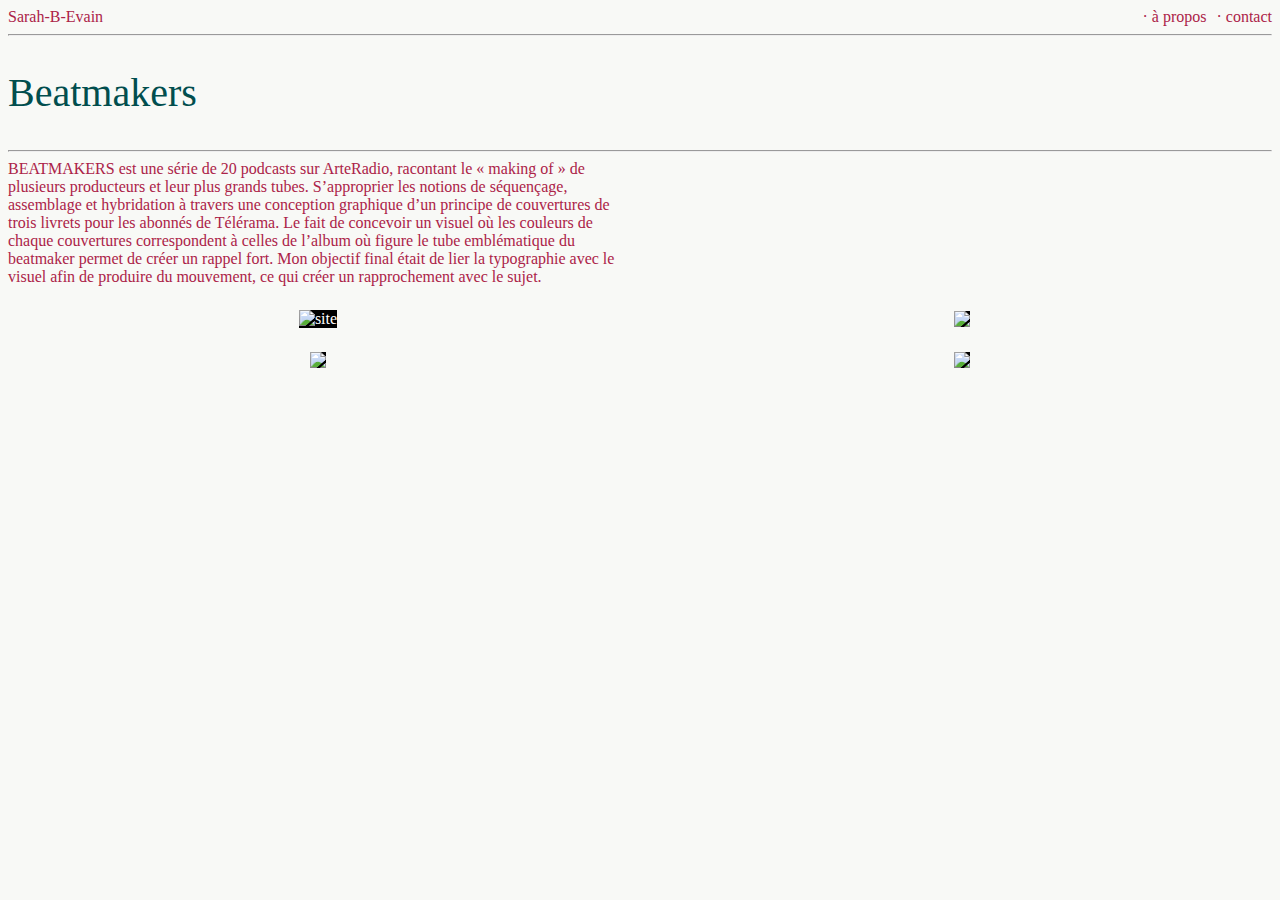
==== BEATMAKERS.html @ 14632446 "V1" ====
<!DOCTYPE html>
<html lang="fr">

<head>
    <meta charset="UTF-8">
    <meta name="viewport" content="width=device-width, initial-scale=1.0">
    <title>Sarah-B-Evain Portfolio</title>
    <link rel="stylesheet" href="style.css" <link rel="preconnect" href="https://fonts.googleapis.com">
    <link rel="preconnect" href="https://fonts.gstatic.com" crossorigin>
    <link href="https://fonts.googleapis.com/css2?family=Libre+Caslon+Display&display=swap" rel="stylesheet">
    <link href="https://db.onlinewebfonts.com/c/116af611cbcd9e4bada60b4e700430c1?family=Avenir+Light" rel="stylesheet">

</head>

<body>

    <header class="header">
        <a href="/">Sarah-B-Evain</a>
        <a href="page1.html">· à propos</a>
        <a href="page2.html">· contact</a>
    </header>

    <hr align="center width"="100">

    <h2>
        <div Align=Left> Beatmakers </div> 
     </h2>


   
    
    <hr align="center width"="100">

   
    <div class="grid">
      <div class="">BEATMAKERS est une série de 20 podcasts sur ArteRadio, racontant le « making of » de plusieurs producteurs et leur plus grands tubes.
        S’approprier les notions de séquençage, assemblage et hybridation à travers une conception graphique d’un principe de couvertures de trois livrets pour les abonnés de Télérama. Le fait de concevoir un visuel où les couleurs de chaque couvertures correspondent à celles de l’album où figure le tube emblématique du beatmaker permet de créer un rappel fort. Mon objectif final était de lier la typographie avec le visuel afin de produire du mouvement, ce qui créer un rapprochement avec le sujet.<br>
        </div>
      <a href="#" class="coucou"><img src="img/BEATMAKERS_1.jpg" alt=""></a>
      <a href="#" class="/"><img src="img/BEATMAKERS_2.jpg" alt="site   "</a>
      <a href="#" class="s a-img-txt"><img src="img/BEATMAKERS_4_1.jpg" alt=" "</a>
      <a href="#" class="s a-img-txt"><img src="img/BEATMAKERS_3.jpg" alt=" "</a>
      <a href="#" class="s a-img-txt"><img src="img/BEATMAKERS_5.jpg" alt=" "</a>   

    
  
    
     
  
</body>
</html>
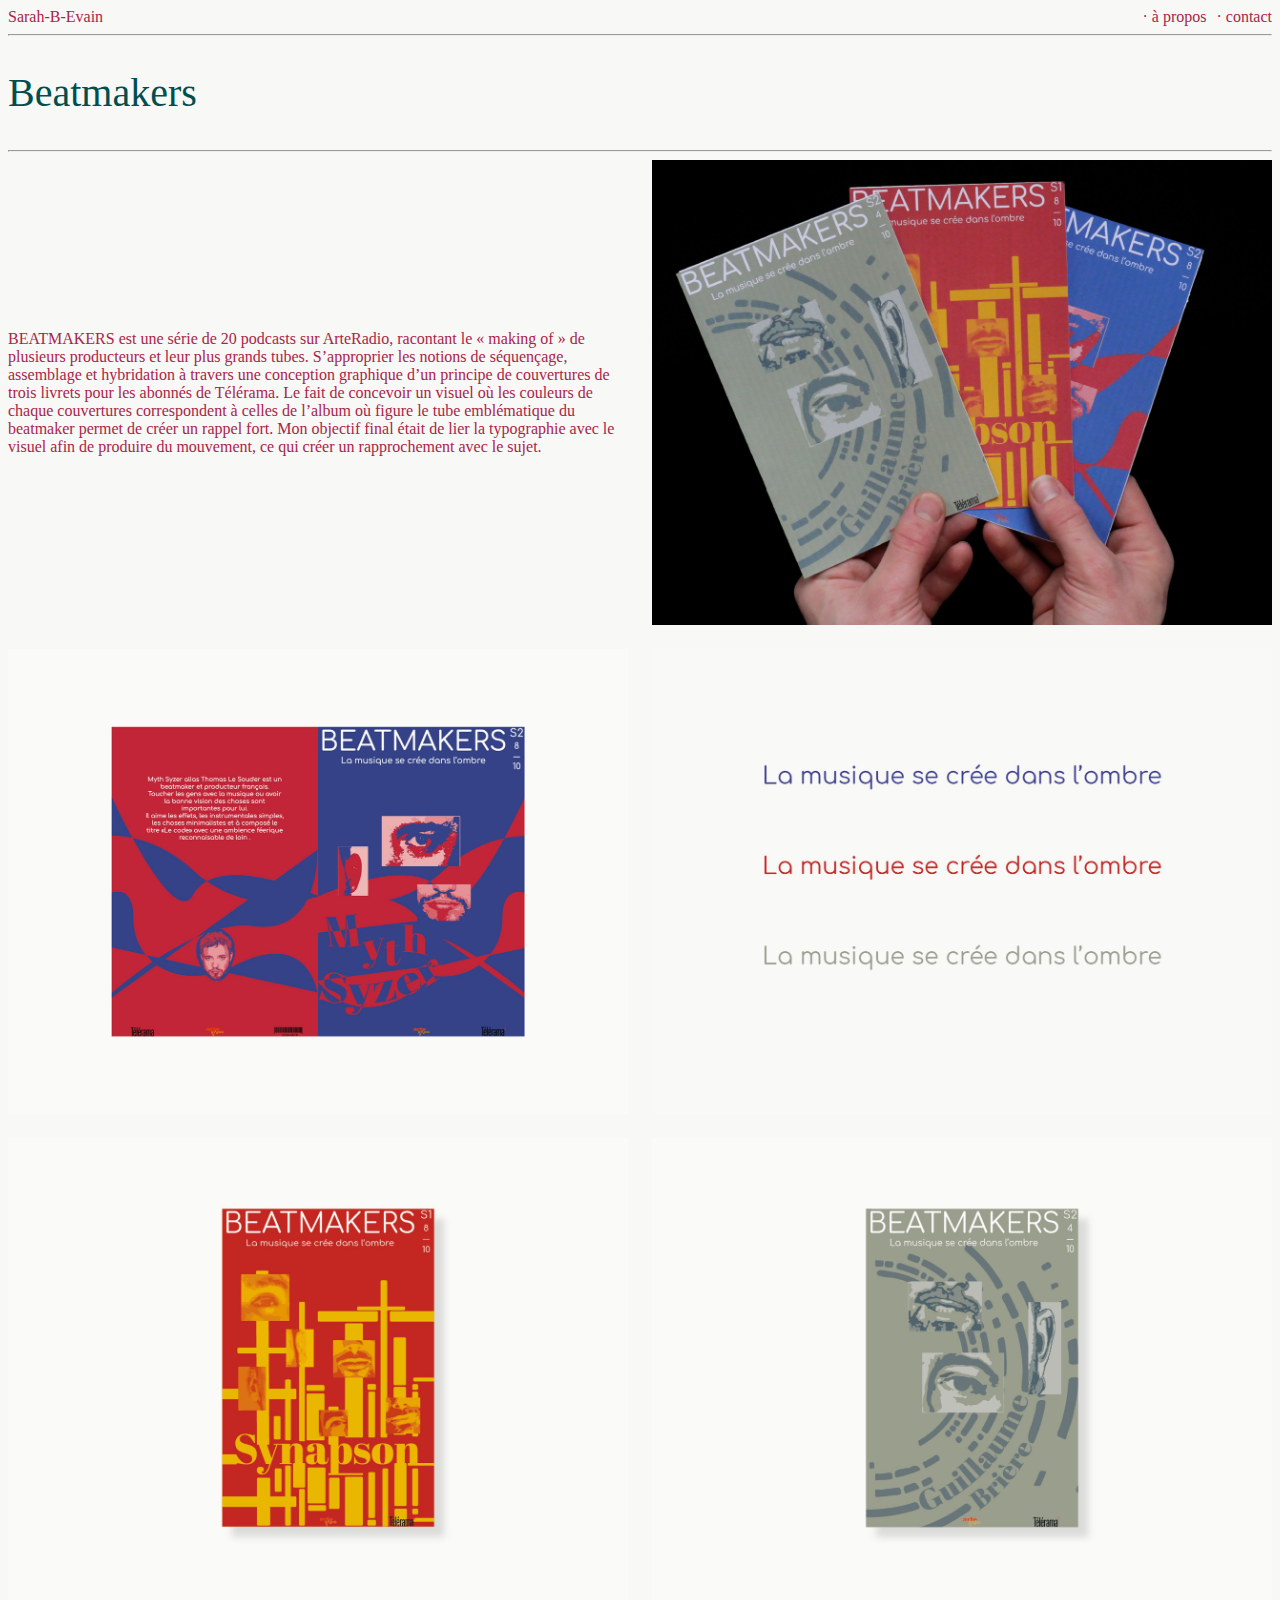
==== commit 5465c71a: "V2" ====
--- a/BEATMAKERS.html
+++ b/BEATMAKERS.html
@@ -36,11 +36,11 @@
       <div class="">BEATMAKERS est une série de 20 podcasts sur ArteRadio, racontant le « making of » de plusieurs producteurs et leur plus grands tubes.
         S’approprier les notions de séquençage, assemblage et hybridation à travers une conception graphique d’un principe de couvertures de trois livrets pour les abonnés de Télérama. Le fait de concevoir un visuel où les couleurs de chaque couvertures correspondent à celles de l’album où figure le tube emblématique du beatmaker permet de créer un rappel fort. Mon objectif final était de lier la typographie avec le visuel afin de produire du mouvement, ce qui créer un rapprochement avec le sujet.<br>
         </div>
-      <a href="#" class="coucou"><img src="img/BEATMAKERS_1.jpg" alt=""></a>
-      <a href="#" class="/"><img src="img/BEATMAKERS_2.jpg" alt="site   "</a>
-      <a href="#" class="s a-img-txt"><img src="img/BEATMAKERS_4_1.jpg" alt=" "</a>
-      <a href="#" class="s a-img-txt"><img src="img/BEATMAKERS_3.jpg" alt=" "</a>
-      <a href="#" class="s a-img-txt"><img src="img/BEATMAKERS_5.jpg" alt=" "</a>   
+      <a href="#" class="coucou"><img src="BEAT_II.jpg" alt=""></a>
+      <a href="#" class="/"><img src="BEAT_II_1.jpg" alt="site   "</a>
+      <a href="#" class="s a-img-txt"><img src="BEAT_III.jpg" alt=" "</a>
+      <a href="#" class="s a-img-txt"><img src="BEAT_IIII.jpg" alt=" "</a>
+      <a href="#" class="s a-img-txt"><img src="BEAT_IIIII.jpg" alt=" "</a>   
 
     
   
